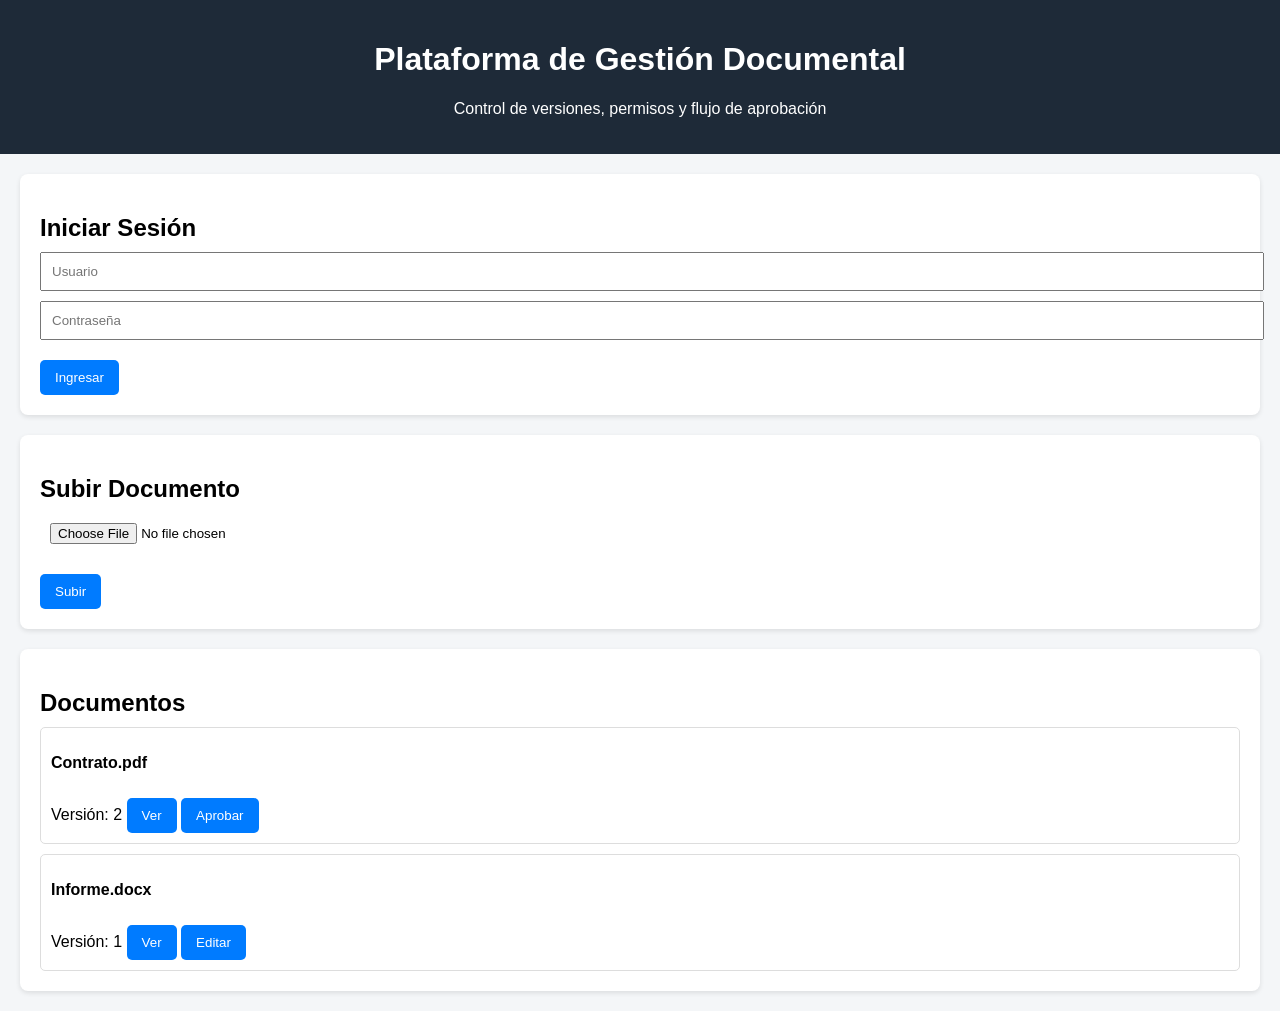
==== index.html @ 2dca796f "feat: interfaz inicial del sistema de gestion documental" ====
<!DOCTYPE html>
<html lang="es">
<head>
    <meta charset="UTF-8">
    <title>Gestión Documental</title>
    <link rel="stylesheet" href="style.css">
</head>
<body>

<header>
    <h1>Plataforma de Gestión Documental</h1>
    <p>Control de versiones, permisos y flujo de aprobación</p>
</header>

<section class="login">
    <h2>Iniciar Sesión</h2>
    <input type="text" placeholder="Usuario">
    <input type="password" placeholder="Contraseña">
    <button>Ingresar</button>
</section>

<section class="upload">
    <h2>Subir Documento</h2>
    <input type="file">
    <button>Subir</button>
</section>

<section class="documents">
    <h2>Documentos</h2>

    <div class="doc">
        <p><strong>Contrato.pdf</strong></p>
        <span>Versión: 2</span>
        <button>Ver</button>
        <button>Aprobar</button>
    </div>

    <div class="doc">
        <p><strong>Informe.docx</strong></p>
        <span>Versión: 1</span>
        <button>Ver</button>
        <button>Editar</button>
    </div>

</section>

</body>
</html>
---- style.css ----
body {
    font-family: Arial, sans-serif;
    background-color: #f4f6f8;
    margin: 0;
}

header {
    background-color: #1e2a38;
    color: white;
    padding: 20px;
    text-align: center;
}

section {
    background: white;
    margin: 20px;
    padding: 20px;
    border-radius: 8px;
    box-shadow: 0 2px 5px rgba(0,0,0,0.1);
}

h2 {
    margin-bottom: 10px;
}

input {
    display: block;
    margin: 10px 0;
    padding: 10px;
    width: 100%;
}

button {
    padding: 10px 15px;
    margin-top: 10px;
    border: none;
    background-color: #007bff;
    color: white;
    cursor: pointer;
    border-radius: 5px;
}

button:hover {
    background-color: #0056b3;
}

.doc {
    border: 1px solid #ddd;
    padding: 10px;
    margin-top: 10px;
    border-radius: 5px;
}
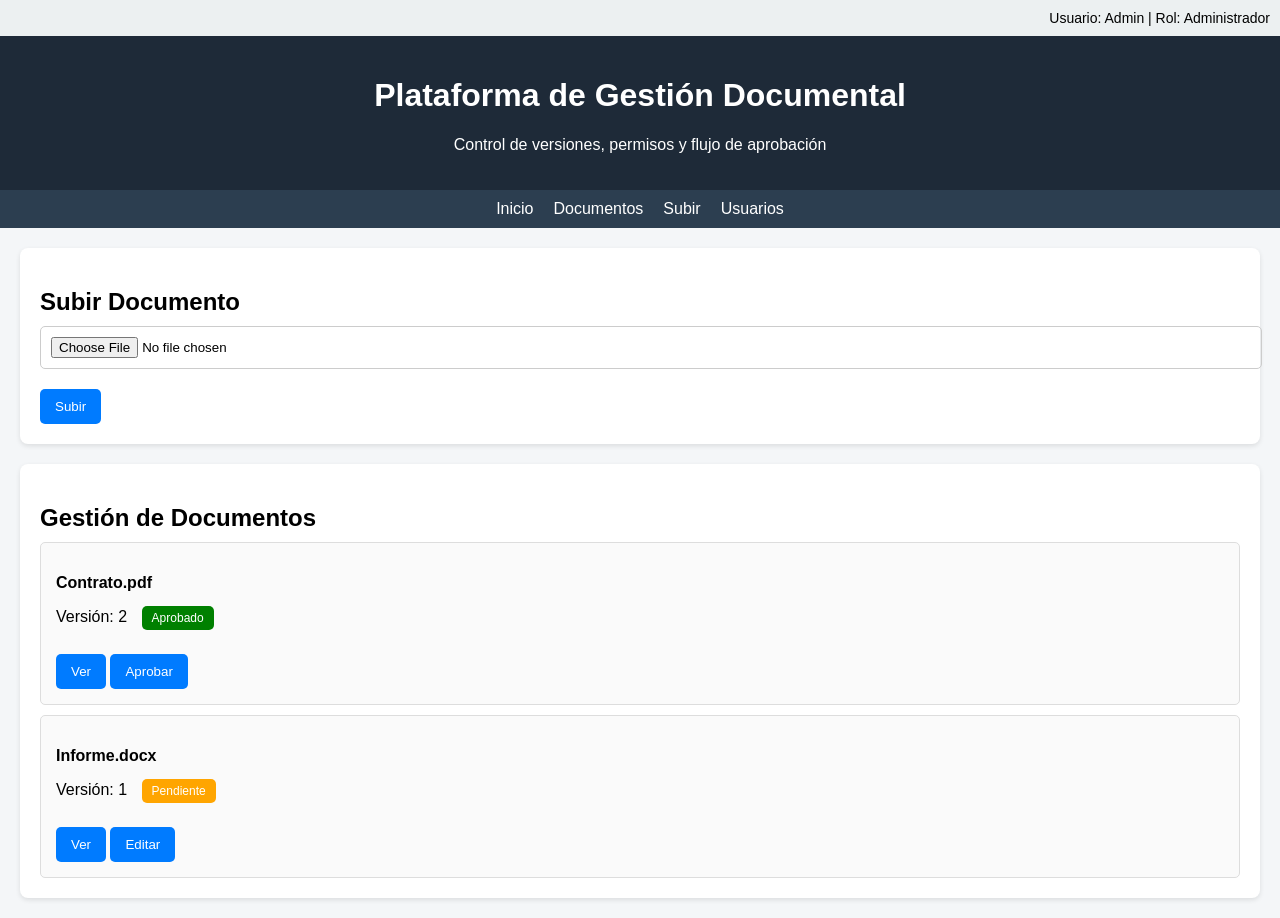
==== commit 2f64ee5f: "feat: mejora interfaz y estructura de Login e implementar funciones de las issues" ====
--- a/index.html
+++ b/index.html
@@ -7,17 +7,24 @@
 </head>
 <body>
 
+<!-- Usuario logueado -->
+<div class="user">
+    Usuario: Admin | Rol: Administrador
+</div>
+
 <header>
     <h1>Plataforma de Gestión Documental</h1>
     <p>Control de versiones, permisos y flujo de aprobación</p>
 </header>
 
-<section class="login">
-    <h2>Iniciar Sesión</h2>
-    <input type="text" placeholder="Usuario">
-    <input type="password" placeholder="Contraseña">
-    <button>Ingresar</button>
-</section>
+<nav>
+    <ul>
+        <li>Inicio</li>
+        <li>Documentos</li>
+        <li>Subir</li>
+        <li>Usuarios</li>
+    </ul>
+</nav>
 
 <section class="upload">
     <h2>Subir Documento</h2>
@@ -26,11 +33,12 @@
 </section>
 
 <section class="documents">
-    <h2>Documentos</h2>
+    <h2>Gestión de Documentos</h2>
 
     <div class="doc">
         <p><strong>Contrato.pdf</strong></p>
         <span>Versión: 2</span>
+        <span class="status aprobado">Aprobado</span><br><br>
         <button>Ver</button>
         <button>Aprobar</button>
     </div>
@@ -38,6 +46,7 @@
     <div class="doc">
         <p><strong>Informe.docx</strong></p>
         <span>Versión: 1</span>
+        <span class="status pendiente">Pendiente</span><br><br>
         <button>Ver</button>
         <button>Editar</button>
     </div>
--- a/style.css
+++ b/style.css
@@ -2,6 +2,83 @@
     font-family: Arial, sans-serif;
     background-color: #f4f6f8;
     margin: 0;
+}
+
+/* ================= LOGIN PROFESIONAL ================= */
+
+.login-body {
+    background: linear-gradient(135deg, #1e2a38, #2c3e50);
+    height: 100vh;
+    margin: 0;
+    display: flex;
+    align-items: center;
+    justify-content: center;
+}
+
+.login-wrapper {
+    width: 100%;
+    display: flex;
+    justify-content: center;
+}
+
+.login-box {
+    background: white;
+    padding: 40px;
+    border-radius: 10px;
+    width: 320px;
+    text-align: center;
+    box-shadow: 0 10px 25px rgba(0,0,0,0.2);
+}
+
+.login-box h1 {
+    margin-bottom: 10px;
+    color: #1e2a38;
+}
+
+.login-box p {
+    margin-bottom: 20px;
+    color: #666;
+}
+
+.login-box input {
+    width: 100%;
+    padding: 12px;
+    margin: 10px 0;
+    border-radius: 6px;
+    border: 1px solid #ccc;
+}
+
+.login-box button {
+    width: 100%;
+    padding: 12px;
+    background: #007bff;
+    color: white;
+    border: none;
+    border-radius: 6px;
+    cursor: pointer;
+    font-size: 16px;
+    transition: 0.3s;
+}
+
+.login-box button:hover {
+    background: #0056b3;
+}
+
+.login-footer {
+    display: block;
+    margin-top: 20px;
+    font-size: 12px;
+    color: #999;
+}
+
+/* ================= SISTEMA ================= */
+
+/* Usuario logueado */
+.user {
+    background: #ecf0f1;
+    padding: 10px;
+    text-align: right;
+    font-size: 14px;
 }
 
 header {
@@ -11,6 +88,32 @@
     text-align: center;
 }
 
+/* Navbar */
+nav {
+    background: #2c3e50;
+    padding: 10px;
+}
+
+nav ul {
+    list-style: none;
+    display: flex;
+    justify-content: center;
+    gap: 20px;
+    color: white;
+    margin: 0;
+    padding: 0;
+}
+
+nav li {
+    cursor: pointer;
+    transition: 0.3s;
+}
+
+nav li:hover {
+    color: #1abc9c;
+}
+
+/* Secciones */
 section {
     background: white;
     margin: 20px;
@@ -23,13 +126,17 @@
     margin-bottom: 10px;
 }
 
+/* Inputs generales */
 input {
     display: block;
     margin: 10px 0;
     padding: 10px;
     width: 100%;
+    border-radius: 5px;
+    border: 1px solid #ccc;
 }
 
+/* Botones generales */
 button {
     padding: 10px 15px;
     margin-top: 10px;
@@ -38,15 +145,36 @@
     color: white;
     cursor: pointer;
     border-radius: 5px;
+    transition: 0.3s;
 }
 
 button:hover {
     background-color: #0056b3;
 }
 
+/* Tarjetas de documentos */
 .doc {
     border: 1px solid #ddd;
-    padding: 10px;
+    padding: 15px;
     margin-top: 10px;
     border-radius: 5px;
+    background: #fafafa;
+}
+
+/* Estados */
+.status {
+    padding: 5px 10px;
+    border-radius: 5px;
+    font-size: 12px;
+    margin-left: 10px;
+}
+
+.aprobado {
+    background: green;
+    color: white;
+}
+
+.pendiente {
+    background: orange;
+    color: white;
 }
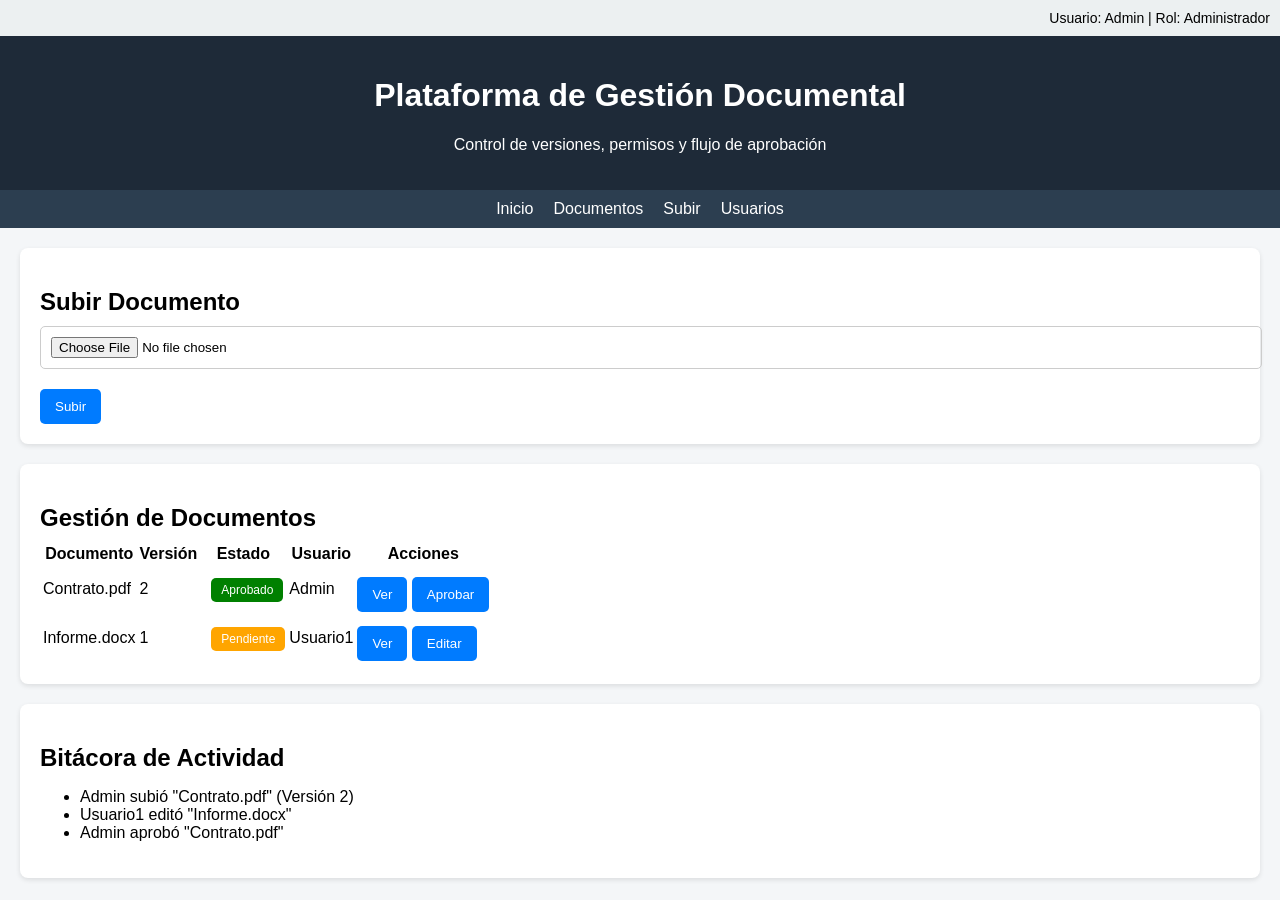
==== commit 9da3899f: "feat: implementar gestion documental con tabla y bitacora" ====
--- a/index.html
+++ b/index.html
@@ -26,31 +26,63 @@
     </ul>
 </nav>
 
+<!-- Subida de documentos -->
 <section class="upload">
     <h2>Subir Documento</h2>
     <input type="file">
     <button>Subir</button>
 </section>
 
+<!-- Gestión de documentos -->
 <section class="documents">
     <h2>Gestión de Documentos</h2>
 
-    <div class="doc">
-        <p><strong>Contrato.pdf</strong></p>
-        <span>Versión: 2</span>
-        <span class="status aprobado">Aprobado</span><br><br>
-        <button>Ver</button>
-        <button>Aprobar</button>
-    </div>
+    <table>
+        <thead>
+            <tr>
+                <th>Documento</th>
+                <th>Versión</th>
+                <th>Estado</th>
+                <th>Usuario</th>
+                <th>Acciones</th>
+            </tr>
+        </thead>
 
-    <div class="doc">
-        <p><strong>Informe.docx</strong></p>
-        <span>Versión: 1</span>
-        <span class="status pendiente">Pendiente</span><br><br>
-        <button>Ver</button>
-        <button>Editar</button>
-    </div>
+        <tbody>
+            <tr>
+                <td>Contrato.pdf</td>
+                <td>2</td>
+                <td><span class="status aprobado">Aprobado</span></td>
+                <td>Admin</td>
+                <td>
+                    <button>Ver</button>
+                    <button>Aprobar</button>
+                </td>
+            </tr>
 
+            <tr>
+                <td>Informe.docx</td>
+                <td>1</td>
+                <td><span class="status pendiente">Pendiente</span></td>
+                <td>Usuario1</td>
+                <td>
+                    <button>Ver</button>
+                    <button>Editar</button>
+                </td>
+            </tr>
+        </tbody>
+    </table>
+</section>
+
+<!-- Bitácora -->
+<section class="log">
+    <h2>Bitácora de Actividad</h2>
+
+    <ul>
+        <li>Admin subió "Contrato.pdf" (Versión 2)</li>
+        <li>Usuario1 editó "Informe.docx"</li>
+        <li>Admin aprobó "Contrato.pdf"</li>
+    </ul>
 </section>
 
 </body>
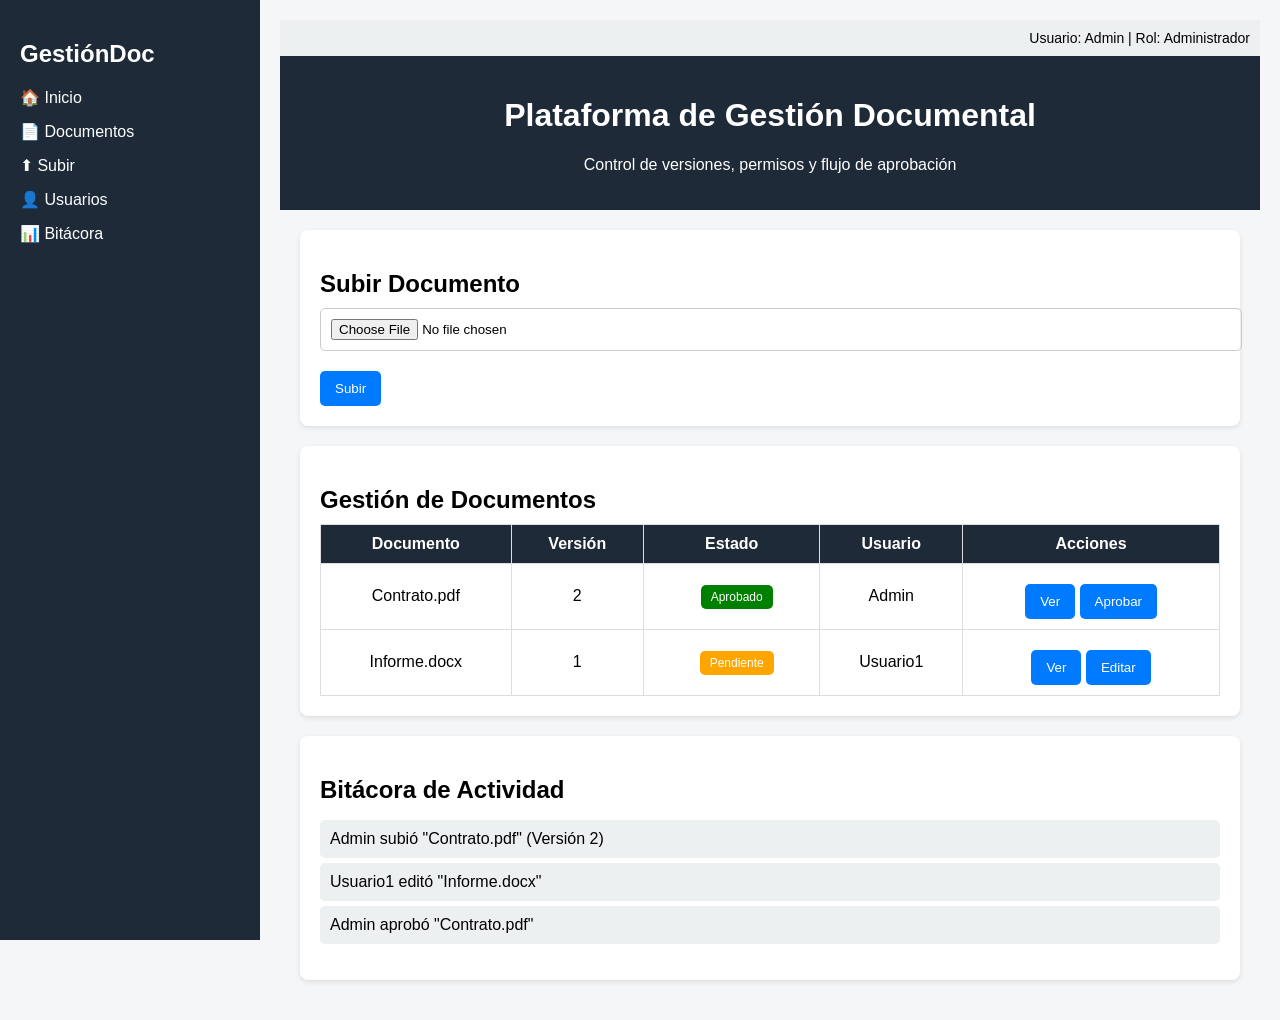
==== commit b970a76d: "feat: implementar layout tipo dashboard con sidebar" ====
--- a/index.html
+++ b/index.html
@@ -7,83 +7,95 @@
 </head>
 <body>
 
-<!-- Usuario logueado -->
-<div class="user">
-    Usuario: Admin | Rol: Administrador
+<div class="container">
+
+    <!-- Sidebar -->
+    <aside class="sidebar">
+        <h2>GestiónDoc</h2>
+        <ul>
+            <li>🏠 Inicio</li>
+            <li>📄 Documentos</li>
+            <li>⬆ Subir</li>
+            <li>👤 Usuarios</li>
+            <li>📊 Bitácora</li>
+        </ul>
+    </aside>
+
+    <!-- Contenido -->
+    <main class="main">
+
+        <!-- Usuario -->
+        <div class="user">
+            Usuario: Admin | Rol: Administrador
+        </div>
+
+        <header>
+            <h1>Plataforma de Gestión Documental</h1>
+            <p>Control de versiones, permisos y flujo de aprobación</p>
+        </header>
+
+        <!-- Subir documento -->
+        <section class="upload">
+            <h2>Subir Documento</h2>
+            <input type="file">
+            <button>Subir</button>
+        </section>
+
+        <!-- Tabla -->
+        <section class="documents">
+            <h2>Gestión de Documentos</h2>
+
+            <table>
+                <thead>
+                    <tr>
+                        <th>Documento</th>
+                        <th>Versión</th>
+                        <th>Estado</th>
+                        <th>Usuario</th>
+                        <th>Acciones</th>
+                    </tr>
+                </thead>
+
+                <tbody>
+                    <tr>
+                        <td>Contrato.pdf</td>
+                        <td>2</td>
+                        <td><span class="status aprobado">Aprobado</span></td>
+                        <td>Admin</td>
+                        <td>
+                            <button>Ver</button>
+                            <button>Aprobar</button>
+                        </td>
+                    </tr>
+
+                    <tr>
+                        <td>Informe.docx</td>
+                        <td>1</td>
+                        <td><span class="status pendiente">Pendiente</span></td>
+                        <td>Usuario1</td>
+                        <td>
+                            <button>Ver</button>
+                            <button>Editar</button>
+                        </td>
+                    </tr>
+                </tbody>
+            </table>
+        </section>
+
+        <!-- Bitácora -->
+        <section class="log">
+            <h2>Bitácora de Actividad</h2>
+
+            <ul>
+                <li>Admin subió "Contrato.pdf" (Versión 2)</li>
+                <li>Usuario1 editó "Informe.docx"</li>
+                <li>Admin aprobó "Contrato.pdf"</li>
+            </ul>
+        </section>
+
+    </main>
+
 </div>
-
-<header>
-    <h1>Plataforma de Gestión Documental</h1>
-    <p>Control de versiones, permisos y flujo de aprobación</p>
-</header>
-
-<nav>
-    <ul>
-        <li>Inicio</li>
-        <li>Documentos</li>
-        <li>Subir</li>
-        <li>Usuarios</li>
-    </ul>
-</nav>
-
-<!-- Subida de documentos -->
-<section class="upload">
-    <h2>Subir Documento</h2>
-    <input type="file">
-    <button>Subir</button>
-</section>
-
-<!-- Gestión de documentos -->
-<section class="documents">
-    <h2>Gestión de Documentos</h2>
-
-    <table>
-        <thead>
-            <tr>
-                <th>Documento</th>
-                <th>Versión</th>
-                <th>Estado</th>
-                <th>Usuario</th>
-                <th>Acciones</th>
-            </tr>
-        </thead>
-
-        <tbody>
-            <tr>
-                <td>Contrato.pdf</td>
-                <td>2</td>
-                <td><span class="status aprobado">Aprobado</span></td>
-                <td>Admin</td>
-                <td>
-                    <button>Ver</button>
-                    <button>Aprobar</button>
-                </td>
-            </tr>
-
-            <tr>
-                <td>Informe.docx</td>
-                <td>1</td>
-                <td><span class="status pendiente">Pendiente</span></td>
-                <td>Usuario1</td>
-                <td>
-                    <button>Ver</button>
-                    <button>Editar</button>
-                </td>
-            </tr>
-        </tbody>
-    </table>
-</section>
-
-<!-- Bitácora -->
-<section class="log">
-    <h2>Bitácora de Actividad</h2>
-
-    <ul>
-        <li>Admin subió "Contrato.pdf" (Versión 2)</li>
-        <li>Usuario1 editó "Informe.docx"</li>
-        <li>Admin aprobó "Contrato.pdf"</li>
-    </ul>
-</section>
 
 </body>
 </html>
--- a/style.css
+++ b/style.css
@@ -177,4 +177,81 @@
 .pendiente {
     background: orange;
     color: white;
+}
+
+/* ================= TABLA DE DOCUMENTOS ================= */
+
+table {
+    width: 100%;
+    border-collapse: collapse;
+    margin-top: 10px;
+}
+
+thead {
+    background-color: #1e2a38;
+    color: white;
+}
+
+th, td {
+    padding: 10px;
+    text-align: center;
+    border: 1px solid #ddd;
+}
+
+tbody tr:hover {
+    background-color: #f1f1f1;
+}
+
+/* ================= BITÁCORA ================= */
+
+.log ul {
+    list-style: none;
+    padding: 0;
+}
+
+.log li {
+    background: #ecf0f1;
+    margin: 5px 0;
+    padding: 10px;
+    border-radius: 5px;
+}
+
+/* ================= LAYOUT DASHBOARD ================= */
+
+.container {
+    display: flex;
+}
+
+/* Sidebar */
+.sidebar {
+    width: 220px;
+    height: 100vh;
+    background: #1e2a38;
+    color: white;
+    padding: 20px;
+}
+
+.sidebar h2 {
+    margin-bottom: 20px;
+}
+
+.sidebar ul {
+    list-style: none;
+    padding: 0;
+}
+
+.sidebar li {
+    margin: 15px 0;
+    cursor: pointer;
+    transition: 0.3s;
+}
+
+.sidebar li:hover {
+    color: #1abc9c;
+}
+
+/* Contenido */
+.main {
+    flex: 1;
+    padding: 20px;
 }
